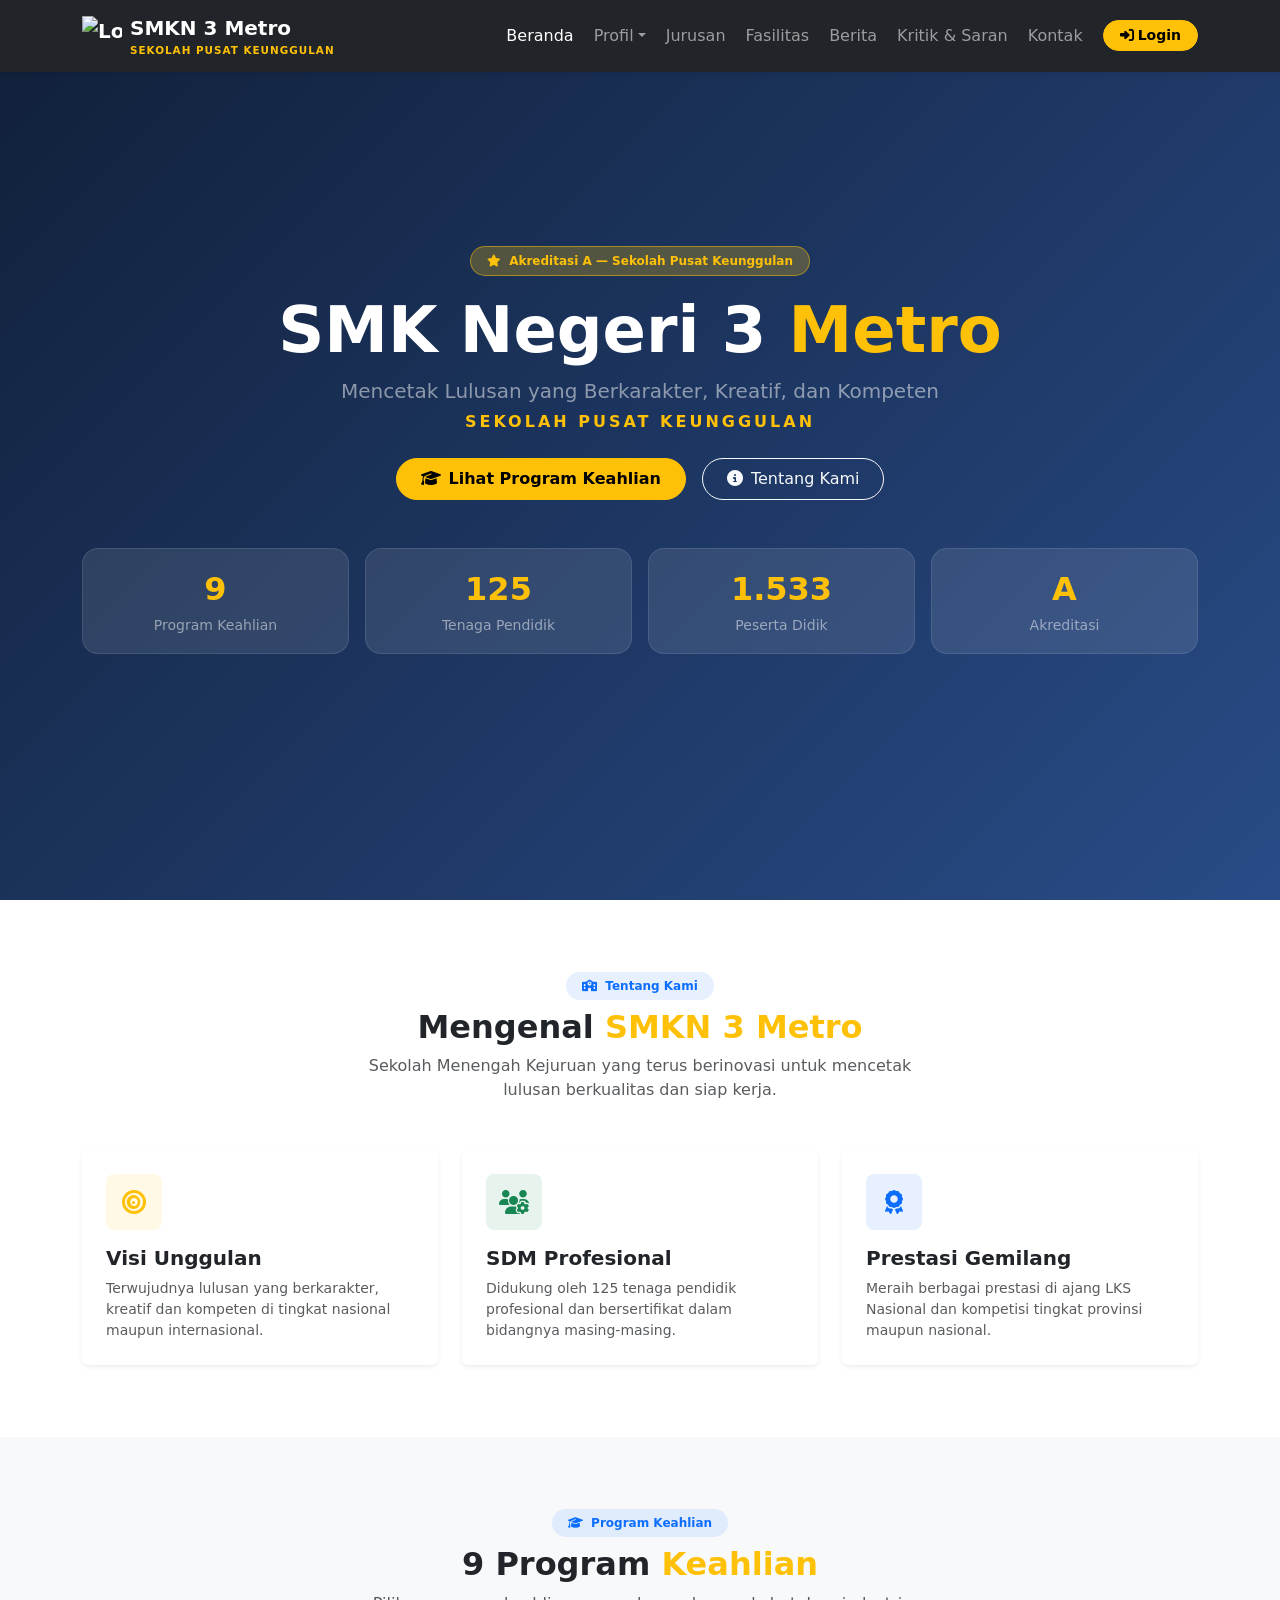
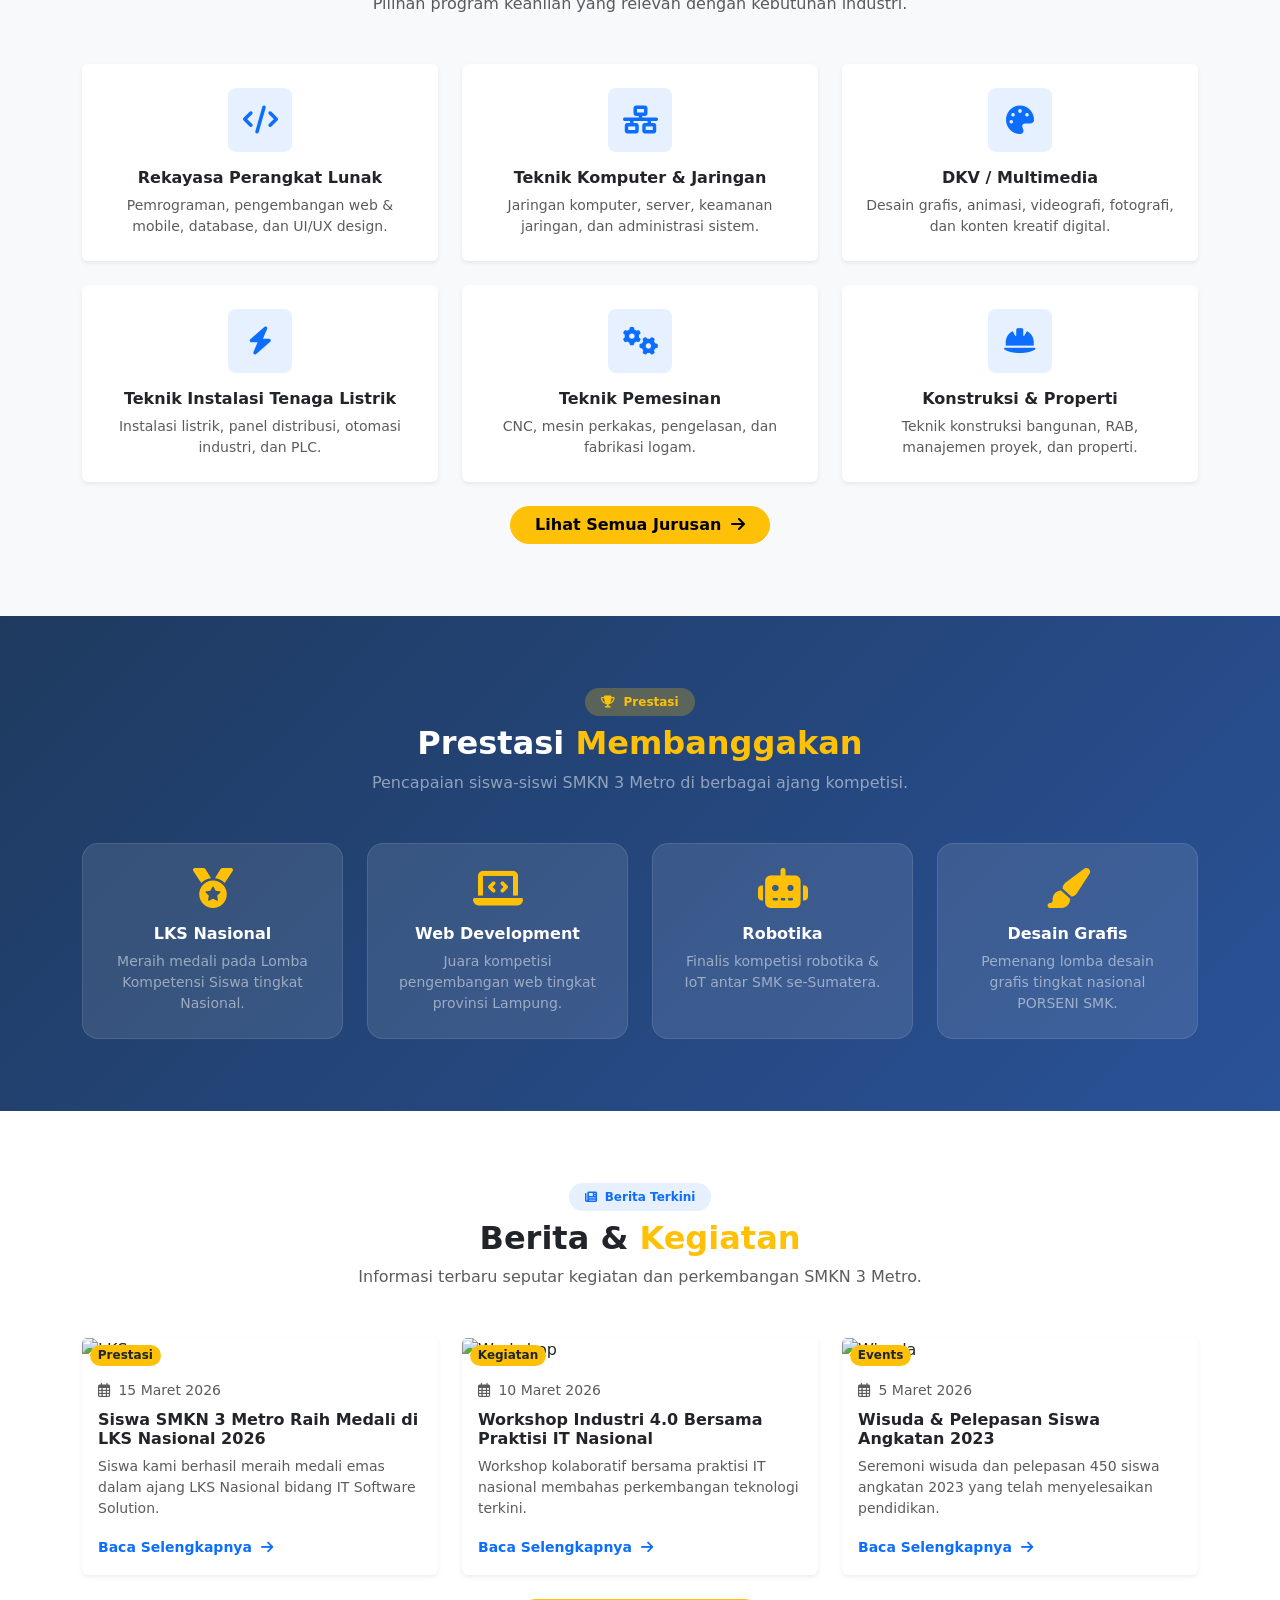
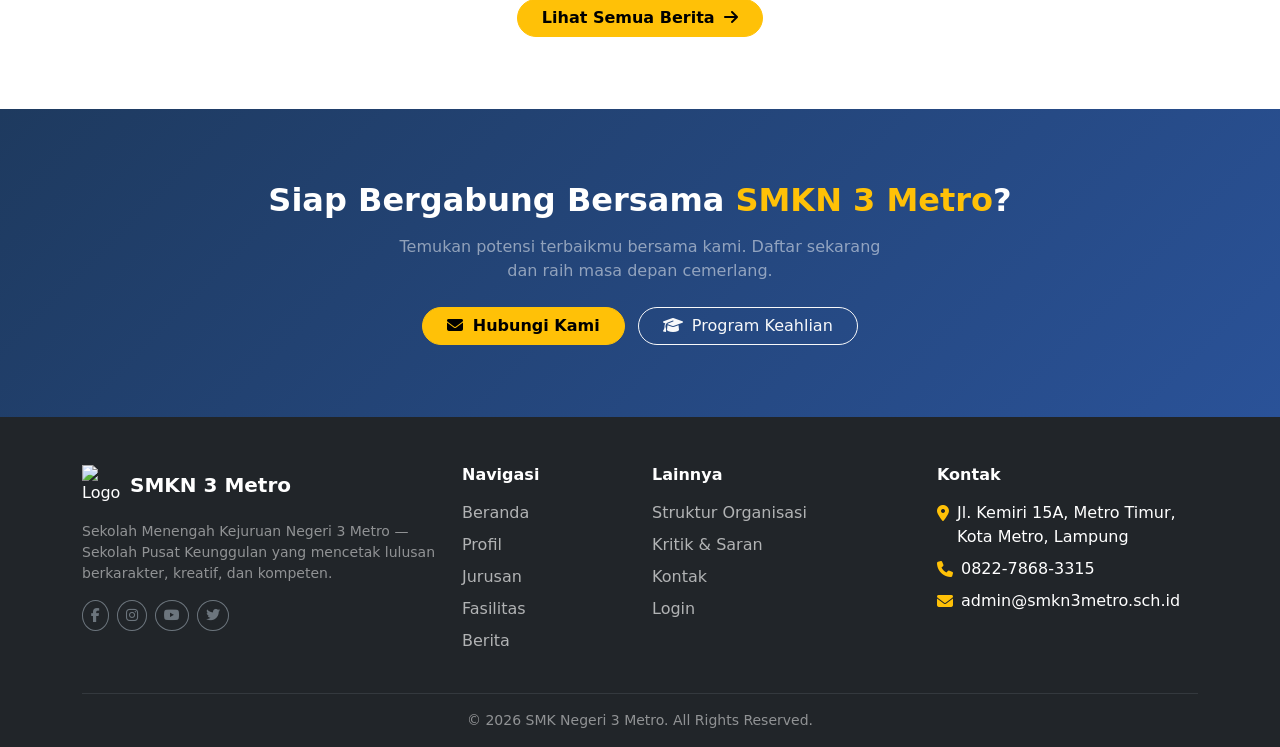
==== index.html @ 45d21581 "first commit" ====
<!DOCTYPE html>
<html lang="id">
<head>
  <meta charset="UTF-8">
  <meta name="viewport" content="width=device-width, initial-scale=1.0">
  <meta name="description" content="SMK Negeri 3 Metro - Sekolah Pusat Keunggulan. 9 Program Keahlian, Akreditasi A, menghasilkan lulusan berkarakter, kreatif dan kompeten.">
  <title>SMKN 3 Metro - Sekolah Pusat Keunggulan</title>
  <link rel="icon" href="https://www.smkn3metro.sch.id/storage/uploads/2025/05/6816545e702a7.webp" type="image/png">
  <link href="https://cdn.jsdelivr.net/npm/bootstrap@5.3.3/dist/css/bootstrap.min.css" rel="stylesheet">
  <link href="https://cdnjs.cloudflare.com/ajax/libs/font-awesome/6.5.1/css/all.min.css" rel="stylesheet">
  <link href="css/style.css" rel="stylesheet">
</head>
<body>

  <!-- Preloader -->
  <div id="preloader"><div class="loader"></div></div>

  <!-- NAVBAR -->
  <nav class="navbar navbar-expand-lg navbar-dark bg-dark fixed-top shadow-sm" id="mainNav">
    <div class="container">
      <a class="navbar-brand d-flex align-items-center gap-2 fw-bold" href="index.html">
        <img src="https://www.smkn3metro.sch.id/storage/uploads/2025/05/6816545e702a7.webp" alt="Logo SMKN 3 Metro">
        <div>
          <span class="d-block fw-bold">SMKN 3 Metro</span>
          <small class="d-block text-warning" style="font-size:0.65rem; letter-spacing:1px;">SEKOLAH PUSAT KEUNGGULAN</small>
        </div>
      </a>
      <button class="navbar-toggler" type="button" data-bs-toggle="collapse" data-bs-target="#navbarNav">
        <span class="navbar-toggler-icon"></span>
      </button>
      <div class="collapse navbar-collapse justify-content-end" id="navbarNav">
        <ul class="navbar-nav align-items-lg-center gap-1">
          <li class="nav-item"><a class="nav-link" href="index.html">Beranda</a></li>
          <li class="nav-item dropdown">
            <a class="nav-link dropdown-toggle" href="#" data-bs-toggle="dropdown">Profil</a>
            <ul class="dropdown-menu dropdown-menu-dark">
              <li><a class="dropdown-item" href="profil.html"><i class="fas fa-school me-2"></i>Profil Sekolah</a></li>
              <li><a class="dropdown-item" href="struktur.html"><i class="fas fa-sitemap me-2"></i>Struktur Organisasi</a></li>
            </ul>
          </li>
          <li class="nav-item"><a class="nav-link" href="jurusan.html">Jurusan</a></li>
          <li class="nav-item"><a class="nav-link" href="fasilitas.html">Fasilitas</a></li>
          <li class="nav-item"><a class="nav-link" href="berita.html">Berita</a></li>
          <li class="nav-item"><a class="nav-link" href="kritik-saran.html">Kritik &amp; Saran</a></li>
          <li class="nav-item"><a class="nav-link" href="kontak.html">Kontak</a></li>
          <li class="nav-item ms-lg-2"><a class="btn btn-warning btn-sm fw-bold rounded-pill px-3" href="login.html"><i class="fas fa-sign-in-alt me-1"></i>Login</a></li>
        </ul>
      </div>
    </div>
  </nav>

  <!-- HERO -->
  <section class="bg-dark text-white text-center d-flex align-items-center position-relative" style="min-height:100vh; background: linear-gradient(135deg, rgba(15,31,58,0.92), rgba(42,82,152,0.85)), url('https://images.unsplash.com/photo-1562774053-701939374585?w=1920&q=80') center/cover no-repeat;">
    <div class="container py-5">
      <span class="badge bg-warning bg-opacity-25 text-warning border border-warning border-opacity-50 rounded-pill px-3 py-2 mb-3">
        <i class="fas fa-star me-1"></i> Akreditasi A — Sekolah Pusat Keunggulan
      </span>
      <h1 class="display-3 fw-bold mb-2">SMK Negeri 3 <span class="text-warning">Metro</span></h1>
      <p class="lead text-white-50 mb-1">Mencetak Lulusan yang Berkarakter, Kreatif, dan Kompeten</p>
      <p class="text-warning fw-semibold text-uppercase mb-4" style="letter-spacing:3px;">Sekolah Pusat Keunggulan</p>
      <div class="d-flex gap-3 justify-content-center flex-wrap mb-5">
        <a href="jurusan.html" class="btn btn-warning fw-bold rounded-pill px-4 py-2"><i class="fas fa-graduation-cap me-2"></i>Lihat Program Keahlian</a>
        <a href="profil.html" class="btn btn-outline-light rounded-pill px-4 py-2"><i class="fas fa-info-circle me-2"></i>Tentang Kami</a>
      </div>
      <div class="row g-3 justify-content-center">
        <div class="col-6 col-md-3">
          <div class="bg-white bg-opacity-10 border border-white border-opacity-10 rounded-4 p-3 text-center">
            <div class="fs-2 fw-bold text-warning">9</div>
            <small class="text-white-50">Program Keahlian</small>
          </div>
        </div>
        <div class="col-6 col-md-3">
          <div class="bg-white bg-opacity-10 border border-white border-opacity-10 rounded-4 p-3 text-center">
            <div class="fs-2 fw-bold text-warning">125</div>
            <small class="text-white-50">Tenaga Pendidik</small>
          </div>
        </div>
        <div class="col-6 col-md-3">
          <div class="bg-white bg-opacity-10 border border-white border-opacity-10 rounded-4 p-3 text-center">
            <div class="fs-2 fw-bold text-warning">1.533</div>
            <small class="text-white-50">Peserta Didik</small>
          </div>
        </div>
        <div class="col-6 col-md-3">
          <div class="bg-white bg-opacity-10 border border-white border-opacity-10 rounded-4 p-3 text-center">
            <div class="fs-2 fw-bold text-warning">A</div>
            <small class="text-white-50">Akreditasi</small>
          </div>
        </div>
      </div>
    </div>
  </section>

  <!-- ABOUT PREVIEW -->
  <section class="py-5" id="about-preview">
    <div class="container py-4">
      <div class="text-center mb-5">
        <span class="badge bg-primary bg-opacity-10 text-primary rounded-pill px-3 py-2 mb-2"><i class="fas fa-school me-1"></i> Tentang Kami</span>
        <h2 class="fw-bold">Mengenal <span class="text-warning">SMKN 3 Metro</span></h2>
        <p class="text-muted mx-auto" style="max-width:600px;">Sekolah Menengah Kejuruan yang terus berinovasi untuk mencetak lulusan berkualitas dan siap kerja.</p>
      </div>
      <div class="row g-4">
        <div class="col-lg-4 col-md-6">
          <div class="card h-100 border-0 shadow-sm">
            <div class="card-body p-4">
              <div class="bg-warning bg-opacity-10 text-warning rounded-3 d-inline-flex align-items-center justify-content-center mb-3" style="width:56px;height:56px;"><i class="fas fa-bullseye fs-4"></i></div>
              <h5 class="fw-bold">Visi Unggulan</h5>
              <p class="text-muted small mb-0">Terwujudnya lulusan yang berkarakter, kreatif dan kompeten di tingkat nasional maupun internasional.</p>
            </div>
          </div>
        </div>
        <div class="col-lg-4 col-md-6">
          <div class="card h-100 border-0 shadow-sm">
            <div class="card-body p-4">
              <div class="bg-success bg-opacity-10 text-success rounded-3 d-inline-flex align-items-center justify-content-center mb-3" style="width:56px;height:56px;"><i class="fas fa-users-cog fs-4"></i></div>
              <h5 class="fw-bold">SDM Profesional</h5>
              <p class="text-muted small mb-0">Didukung oleh 125 tenaga pendidik profesional dan bersertifikat dalam bidangnya masing-masing.</p>
            </div>
          </div>
        </div>
        <div class="col-lg-4 col-md-6">
          <div class="card h-100 border-0 shadow-sm">
            <div class="card-body p-4">
              <div class="bg-primary bg-opacity-10 text-primary rounded-3 d-inline-flex align-items-center justify-content-center mb-3" style="width:56px;height:56px;"><i class="fas fa-award fs-4"></i></div>
              <h5 class="fw-bold">Prestasi Gemilang</h5>
              <p class="text-muted small mb-0">Meraih berbagai prestasi di ajang LKS Nasional dan kompetisi tingkat provinsi maupun nasional.</p>
            </div>
          </div>
        </div>
      </div>
    </div>
  </section>

  <!-- JURUSAN PREVIEW -->
  <section class="py-5 bg-body-tertiary">
    <div class="container py-4">
      <div class="text-center mb-5">
        <span class="badge bg-primary bg-opacity-10 text-primary rounded-pill px-3 py-2 mb-2"><i class="fas fa-graduation-cap me-1"></i> Program Keahlian</span>
        <h2 class="fw-bold">9 Program <span class="text-warning">Keahlian</span></h2>
        <p class="text-muted mx-auto" style="max-width:600px;">Pilihan program keahlian yang relevan dengan kebutuhan industri.</p>
      </div>
      <div class="row g-4">
        <div class="col-lg-4 col-md-6">
          <div class="card h-100 border-0 shadow-sm text-center">
            <div class="card-body p-4">
              <div class="bg-primary bg-opacity-10 text-primary rounded-3 d-inline-flex align-items-center justify-content-center mb-3" style="width:64px;height:64px;"><i class="fas fa-code fs-3"></i></div>
              <h6 class="fw-bold">Rekayasa Perangkat Lunak</h6>
              <p class="text-muted small mb-0">Pemrograman, pengembangan web &amp; mobile, database, dan UI/UX design.</p>
            </div>
          </div>
        </div>
        <div class="col-lg-4 col-md-6">
          <div class="card h-100 border-0 shadow-sm text-center">
            <div class="card-body p-4">
              <div class="bg-primary bg-opacity-10 text-primary rounded-3 d-inline-flex align-items-center justify-content-center mb-3" style="width:64px;height:64px;"><i class="fas fa-network-wired fs-3"></i></div>
              <h6 class="fw-bold">Teknik Komputer &amp; Jaringan</h6>
              <p class="text-muted small mb-0">Jaringan komputer, server, keamanan jaringan, dan administrasi sistem.</p>
            </div>
          </div>
        </div>
        <div class="col-lg-4 col-md-6">
          <div class="card h-100 border-0 shadow-sm text-center">
            <div class="card-body p-4">
              <div class="bg-primary bg-opacity-10 text-primary rounded-3 d-inline-flex align-items-center justify-content-center mb-3" style="width:64px;height:64px;"><i class="fas fa-palette fs-3"></i></div>
              <h6 class="fw-bold">DKV / Multimedia</h6>
              <p class="text-muted small mb-0">Desain grafis, animasi, videografi, fotografi, dan konten kreatif digital.</p>
            </div>
          </div>
        </div>
        <div class="col-lg-4 col-md-6">
          <div class="card h-100 border-0 shadow-sm text-center">
            <div class="card-body p-4">
              <div class="bg-primary bg-opacity-10 text-primary rounded-3 d-inline-flex align-items-center justify-content-center mb-3" style="width:64px;height:64px;"><i class="fas fa-bolt fs-3"></i></div>
              <h6 class="fw-bold">Teknik Instalasi Tenaga Listrik</h6>
              <p class="text-muted small mb-0">Instalasi listrik, panel distribusi, otomasi industri, dan PLC.</p>
            </div>
          </div>
        </div>
        <div class="col-lg-4 col-md-6">
          <div class="card h-100 border-0 shadow-sm text-center">
            <div class="card-body p-4">
              <div class="bg-primary bg-opacity-10 text-primary rounded-3 d-inline-flex align-items-center justify-content-center mb-3" style="width:64px;height:64px;"><i class="fas fa-cogs fs-3"></i></div>
              <h6 class="fw-bold">Teknik Pemesinan</h6>
              <p class="text-muted small mb-0">CNC, mesin perkakas, pengelasan, dan fabrikasi logam.</p>
            </div>
          </div>
        </div>
        <div class="col-lg-4 col-md-6">
          <div class="card h-100 border-0 shadow-sm text-center">
            <div class="card-body p-4">
              <div class="bg-primary bg-opacity-10 text-primary rounded-3 d-inline-flex align-items-center justify-content-center mb-3" style="width:64px;height:64px;"><i class="fas fa-hard-hat fs-3"></i></div>
              <h6 class="fw-bold">Konstruksi &amp; Properti</h6>
              <p class="text-muted small mb-0">Teknik konstruksi bangunan, RAB, manajemen proyek, dan properti.</p>
            </div>
          </div>
        </div>
      </div>
      <div class="text-center mt-4">
        <a href="jurusan.html" class="btn btn-warning fw-bold rounded-pill px-4">Lihat Semua Jurusan <i class="fas fa-arrow-right ms-1"></i></a>
      </div>
    </div>
  </section>

  <!-- ACHIEVEMENTS -->
  <section class="py-5 text-white" style="background: linear-gradient(135deg, #1e3a5f, #2a5298);">
    <div class="container py-4">
      <div class="text-center mb-5">
        <span class="badge bg-warning bg-opacity-25 text-warning rounded-pill px-3 py-2 mb-2"><i class="fas fa-trophy me-1"></i> Prestasi</span>
        <h2 class="fw-bold">Prestasi <span class="text-warning">Membanggakan</span></h2>
        <p class="text-white-50 mx-auto" style="max-width:600px;">Pencapaian siswa-siswi SMKN 3 Metro di berbagai ajang kompetisi.</p>
      </div>
      <div class="row g-4">
        <div class="col-lg-3 col-md-6">
          <div class="bg-white bg-opacity-10 border border-white border-opacity-10 rounded-4 p-4 text-center h-100">
            <i class="fas fa-medal fs-1 text-warning mb-3"></i>
            <h6 class="fw-bold">LKS Nasional</h6>
            <p class="small text-white-50 mb-0">Meraih medali pada Lomba Kompetensi Siswa tingkat Nasional.</p>
          </div>
        </div>
        <div class="col-lg-3 col-md-6">
          <div class="bg-white bg-opacity-10 border border-white border-opacity-10 rounded-4 p-4 text-center h-100">
            <i class="fas fa-laptop-code fs-1 text-warning mb-3"></i>
            <h6 class="fw-bold">Web Development</h6>
            <p class="small text-white-50 mb-0">Juara kompetisi pengembangan web tingkat provinsi Lampung.</p>
          </div>
        </div>
        <div class="col-lg-3 col-md-6">
          <div class="bg-white bg-opacity-10 border border-white border-opacity-10 rounded-4 p-4 text-center h-100">
            <i class="fas fa-robot fs-1 text-warning mb-3"></i>
            <h6 class="fw-bold">Robotika</h6>
            <p class="small text-white-50 mb-0">Finalis kompetisi robotika &amp; IoT antar SMK se-Sumatera.</p>
          </div>
        </div>
        <div class="col-lg-3 col-md-6">
          <div class="bg-white bg-opacity-10 border border-white border-opacity-10 rounded-4 p-4 text-center h-100">
            <i class="fas fa-paint-brush fs-1 text-warning mb-3"></i>
            <h6 class="fw-bold">Desain Grafis</h6>
            <p class="small text-white-50 mb-0">Pemenang lomba desain grafis tingkat nasional PORSENI SMK.</p>
          </div>
        </div>
      </div>
    </div>
  </section>

  <!-- NEWS PREVIEW -->
  <section class="py-5">
    <div class="container py-4">
      <div class="text-center mb-5">
        <span class="badge bg-primary bg-opacity-10 text-primary rounded-pill px-3 py-2 mb-2"><i class="fas fa-newspaper me-1"></i> Berita Terkini</span>
        <h2 class="fw-bold">Berita &amp; <span class="text-warning">Kegiatan</span></h2>
        <p class="text-muted mx-auto" style="max-width:600px;">Informasi terbaru seputar kegiatan dan perkembangan SMKN 3 Metro.</p>
      </div>
      <div class="row g-4">
        <div class="col-lg-4 col-md-6">
          <div class="card h-100 border-0 shadow-sm overflow-hidden">
            <div class="position-relative">
              <img src="https://images.unsplash.com/photo-1524178232363-1fb2b075b655?w=600&q=80" alt="LKS" class="card-img-top news-img">
              <span class="badge bg-warning text-dark position-absolute top-0 start-0 m-2 rounded-pill">Prestasi</span>
            </div>
            <div class="card-body">
              <small class="text-muted"><i class="far fa-calendar-alt me-1"></i> 15 Maret 2026</small>
              <h6 class="fw-bold mt-2">Siswa SMKN 3 Metro Raih Medali di LKS Nasional 2026</h6>
              <p class="text-muted small">Siswa kami berhasil meraih medali emas dalam ajang LKS Nasional bidang IT Software Solution.</p>
              <a href="#" class="text-primary fw-semibold small text-decoration-none">Baca Selengkapnya <i class="fas fa-arrow-right ms-1"></i></a>
            </div>
          </div>
        </div>
        <div class="col-lg-4 col-md-6">
          <div class="card h-100 border-0 shadow-sm overflow-hidden">
            <div class="position-relative">
              <img src="https://images.unsplash.com/photo-1577896851231-70ef18881754?w=600&q=80" alt="Workshop" class="card-img-top news-img">
              <span class="badge bg-warning text-dark position-absolute top-0 start-0 m-2 rounded-pill">Kegiatan</span>
            </div>
            <div class="card-body">
              <small class="text-muted"><i class="far fa-calendar-alt me-1"></i> 10 Maret 2026</small>
              <h6 class="fw-bold mt-2">Workshop Industri 4.0 Bersama Praktisi IT Nasional</h6>
              <p class="text-muted small">Workshop kolaboratif bersama praktisi IT nasional membahas perkembangan teknologi terkini.</p>
              <a href="#" class="text-primary fw-semibold small text-decoration-none">Baca Selengkapnya <i class="fas fa-arrow-right ms-1"></i></a>
            </div>
          </div>
        </div>
        <div class="col-lg-4 col-md-6">
          <div class="card h-100 border-0 shadow-sm overflow-hidden">
            <div class="position-relative">
              <img src="https://images.unsplash.com/photo-1523050854058-8df90110c8f1?w=600&q=80" alt="Wisuda" class="card-img-top news-img">
              <span class="badge bg-warning text-dark position-absolute top-0 start-0 m-2 rounded-pill">Events</span>
            </div>
            <div class="card-body">
              <small class="text-muted"><i class="far fa-calendar-alt me-1"></i> 5 Maret 2026</small>
              <h6 class="fw-bold mt-2">Wisuda &amp; Pelepasan Siswa Angkatan 2023</h6>
              <p class="text-muted small">Seremoni wisuda dan pelepasan 450 siswa angkatan 2023 yang telah menyelesaikan pendidikan.</p>
              <a href="#" class="text-primary fw-semibold small text-decoration-none">Baca Selengkapnya <i class="fas fa-arrow-right ms-1"></i></a>
            </div>
          </div>
        </div>
      </div>
      <div class="text-center mt-4">
        <a href="berita.html" class="btn btn-warning fw-bold rounded-pill px-4">Lihat Semua Berita <i class="fas fa-arrow-right ms-1"></i></a>
      </div>
    </div>
  </section>

  <!-- CTA -->
  <section class="py-5 text-white text-center" style="background: linear-gradient(135deg, #1e3a5f, #2a5298);">
    <div class="container py-4">
      <h2 class="fw-bold mb-3">Siap Bergabung Bersama <span class="text-warning">SMKN 3 Metro</span>?</h2>
      <p class="text-white-50 mx-auto mb-4" style="max-width:500px;">Temukan potensi terbaikmu bersama kami. Daftar sekarang dan raih masa depan cemerlang.</p>
      <a href="kontak.html" class="btn btn-warning fw-bold rounded-pill px-4 me-2"><i class="fas fa-envelope me-1"></i> Hubungi Kami</a>
      <a href="jurusan.html" class="btn btn-outline-light rounded-pill px-4"><i class="fas fa-graduation-cap me-1"></i> Program Keahlian</a>
    </div>
  </section>

  <!-- FOOTER -->
  <footer class="bg-dark text-white pt-5 pb-3">
    <div class="container">
      <div class="row g-4">
        <div class="col-lg-4 col-md-6">
          <div class="d-flex align-items-center gap-2 mb-3">
            <img src="https://www.smkn3metro.sch.id/storage/uploads/2025/05/6816545e702a7.webp" alt="Logo" width="40" height="40">
            <span class="fw-bold fs-5">SMKN 3 Metro</span>
          </div>
          <p class="text-white-50 small">Sekolah Menengah Kejuruan Negeri 3 Metro — Sekolah Pusat Keunggulan yang mencetak lulusan berkarakter, kreatif, dan kompeten.</p>
          <div class="d-flex gap-2">
            <a href="#" class="btn btn-outline-secondary btn-sm rounded-circle"><i class="fab fa-facebook-f"></i></a>
            <a href="#" class="btn btn-outline-secondary btn-sm rounded-circle"><i class="fab fa-instagram"></i></a>
            <a href="#" class="btn btn-outline-secondary btn-sm rounded-circle"><i class="fab fa-youtube"></i></a>
            <a href="#" class="btn btn-outline-secondary btn-sm rounded-circle"><i class="fab fa-twitter"></i></a>
          </div>
        </div>
        <div class="col-lg-2 col-md-6">
          <h6 class="fw-bold mb-3">Navigasi</h6>
          <ul class="footer-links">
            <li><a href="index.html">Beranda</a></li>
            <li><a href="profil.html">Profil</a></li>
            <li><a href="jurusan.html">Jurusan</a></li>
            <li><a href="fasilitas.html">Fasilitas</a></li>
            <li><a href="berita.html">Berita</a></li>
          </ul>
        </div>
        <div class="col-lg-3 col-md-6">
          <h6 class="fw-bold mb-3">Lainnya</h6>
          <ul class="footer-links">
            <li><a href="struktur.html">Struktur Organisasi</a></li>
            <li><a href="kritik-saran.html">Kritik &amp; Saran</a></li>
            <li><a href="kontak.html">Kontak</a></li>
            <li><a href="login.html">Login</a></li>
          </ul>
        </div>
        <div class="col-lg-3 col-md-6">
          <h6 class="fw-bold mb-3">Kontak</h6>
          <ul class="footer-links">
            <li class="d-flex gap-2 align-items-start"><i class="fas fa-map-marker-alt text-warning mt-1"></i> Jl. Kemiri 15A, Metro Timur, Kota Metro, Lampung</li>
            <li class="d-flex gap-2 align-items-start"><i class="fas fa-phone text-warning mt-1"></i> 0822-7868-3315</li>
            <li class="d-flex gap-2 align-items-start"><i class="fas fa-envelope text-warning mt-1"></i> admin@smkn3metro.sch.id</li>
          </ul>
        </div>
      </div>
      <hr class="border-secondary mt-4">
      <p class="text-center text-white-50 small mb-0">&copy; 2026 SMK Negeri 3 Metro. All Rights Reserved.</p>
    </div>
  </footer>

  <!-- Back to Top -->
  <button class="btn btn-warning rounded-circle position-fixed d-none shadow" id="backToTop" style="bottom:24px;right:24px;width:44px;height:44px;z-index:1000;">
    <i class="fas fa-arrow-up"></i>
  </button>

  <script src="https://cdn.jsdelivr.net/npm/bootstrap@5.3.3/dist/js/bootstrap.bundle.min.js"></script>
  <script src="js/main.js"></script>
</body>
</html>
---- css/style.css ----
/* ===== MINIMAL CUSTOM CSS - SMKN 3 Metro Simplified ===== */

/* Preloader */
#preloader {
  position: fixed;
  top: 0;
  left: 0;
  width: 100%;
  height: 100%;
  background: #0f1f3a;
  display: flex;
  align-items: center;
  justify-content: center;
  z-index: 99999;
  transition: opacity 0.5s ease, visibility 0.5s ease;
}
#preloader.hidden {
  opacity: 0;
  visibility: hidden;
}
.loader {
  width: 48px;
  height: 48px;
  border: 4px solid rgba(255,255,255,0.15);
  border-top-color: #f59e0b;
  border-radius: 50%;
  animation: spin 0.8s linear infinite;
}
@keyframes spin {
  to { transform: rotate(360deg); }
}

/* Navbar brand logo size */
.navbar .navbar-brand img {
  height: 40px;
  width: 40px;
}

/* Hero background image */
.hero-bg {
  background: url('https://images.unsplash.com/photo-1562774053-701939374585?w=1920&q=80') center/cover no-repeat;
}

/* Page header background */
.page-header-bg {
  background: url('https://images.unsplash.com/photo-1562774053-701939374585?w=1920&q=80') center/cover no-repeat;
}

/* Footer link list unstyled */
.footer-links {
  list-style: none;
  padding-left: 0;
}
.footer-links li {
  margin-bottom: 8px;
}
.footer-links a {
  color: rgba(255,255,255,0.65);
  text-decoration: none;
}
.footer-links a:hover {
  color: #fbbf24;
}

/* Org chart avatar */
.org-avatar {
  width: 80px;
  height: 80px;
  object-fit: cover;
}

/* Gallery item images */
.gallery-img {
  width: 100%;
  height: 250px;
  object-fit: cover;
}

/* Facility image */
.facility-img {
  width: 100%;
  height: 280px;
  object-fit: cover;
}
.facility-img-lg {
  width: 100%;
  height: 350px;
  object-fit: cover;
}

/* News card image */
.news-img {
  width: 100%;
  height: 200px;
  object-fit: cover;
}

/* Headmaster photo */
.headmaster-img {
  width: 100%;
  height: 350px;
  object-fit: cover;
}

/* Login section min height */
.login-section {
  min-height: 100vh;
}
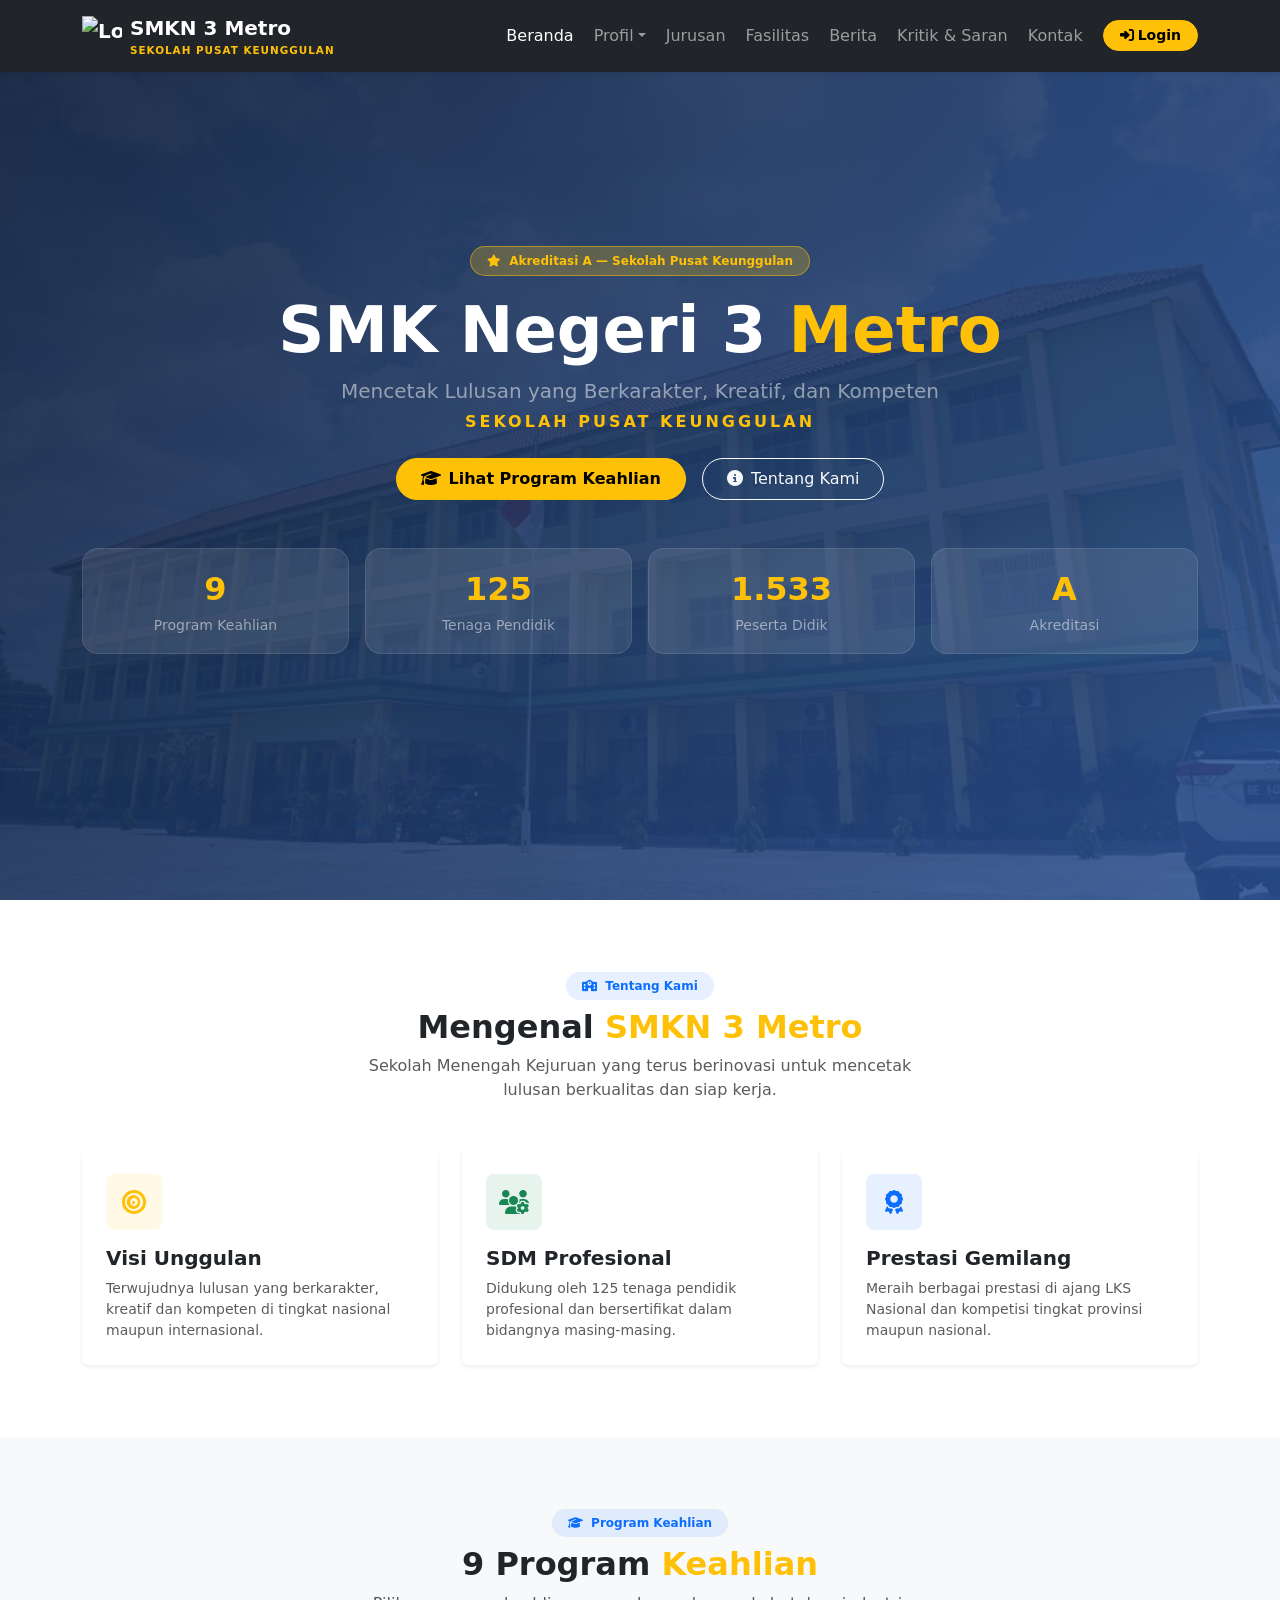
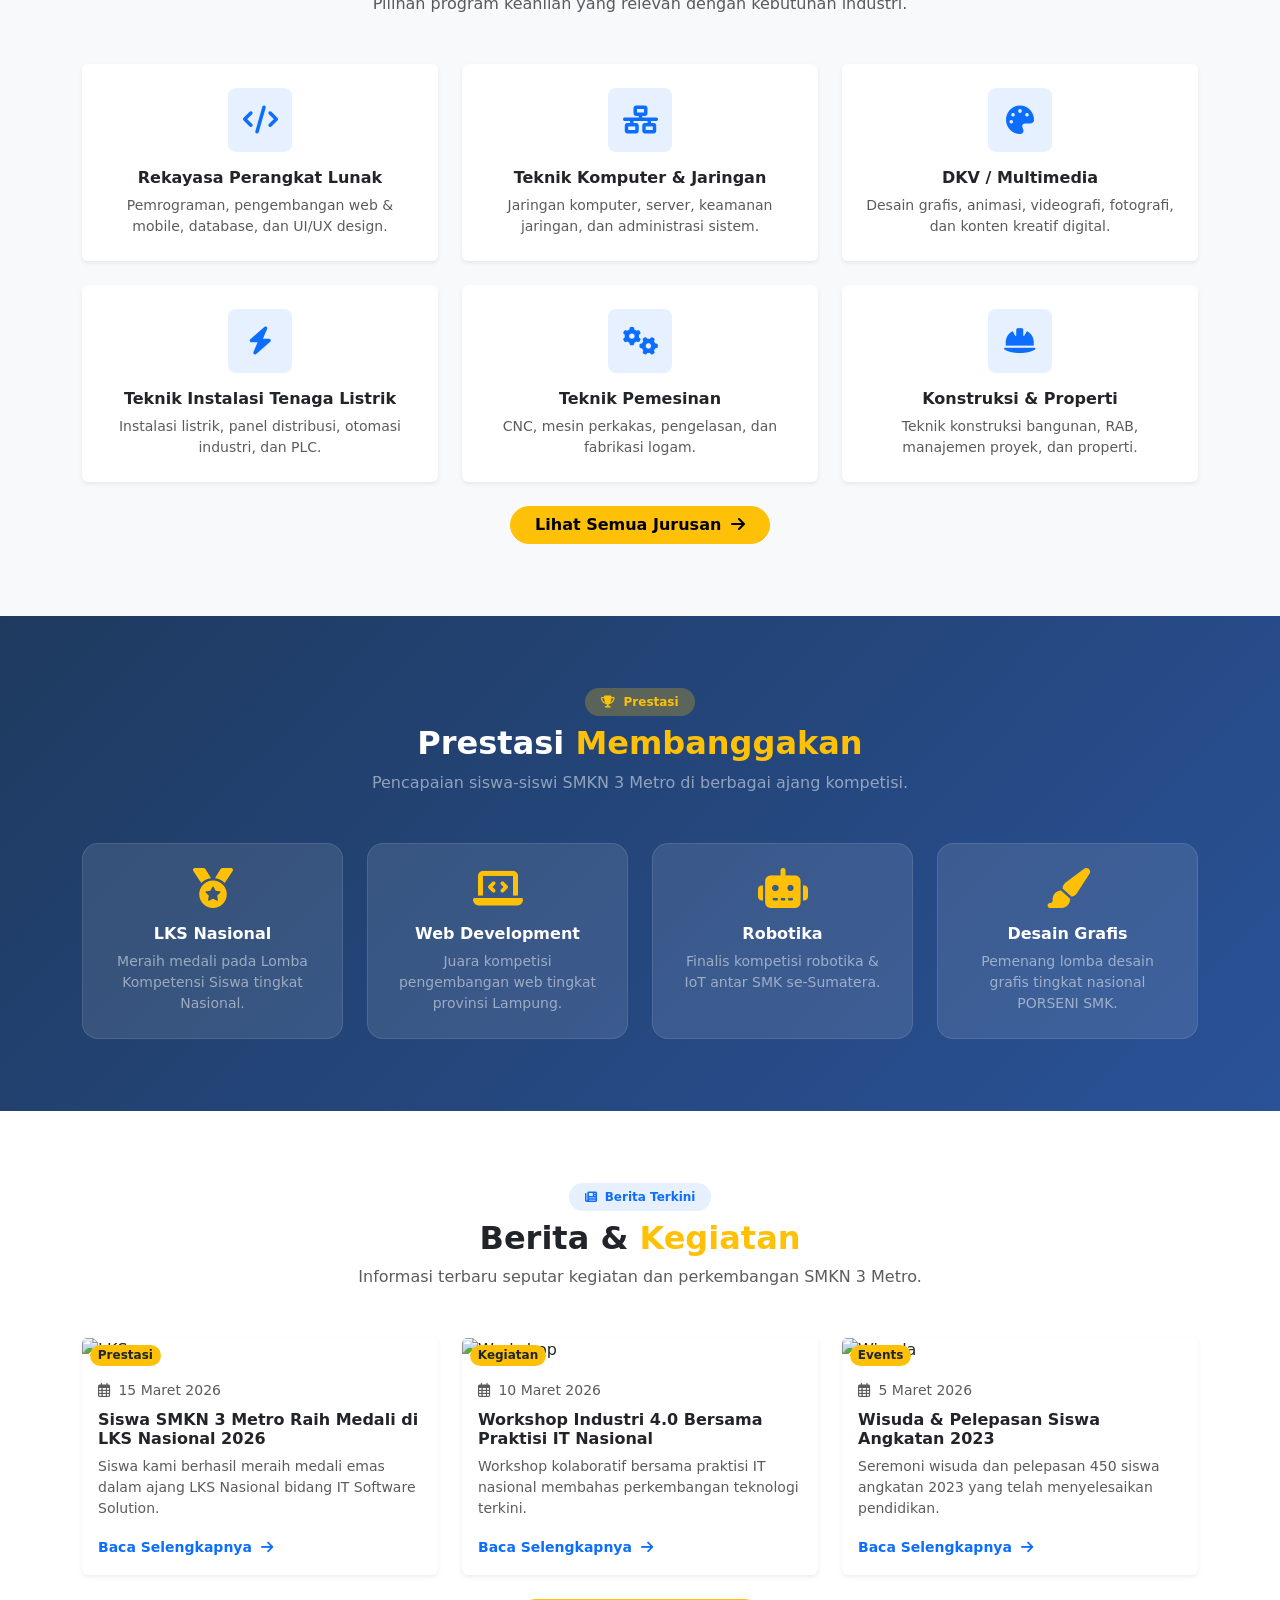
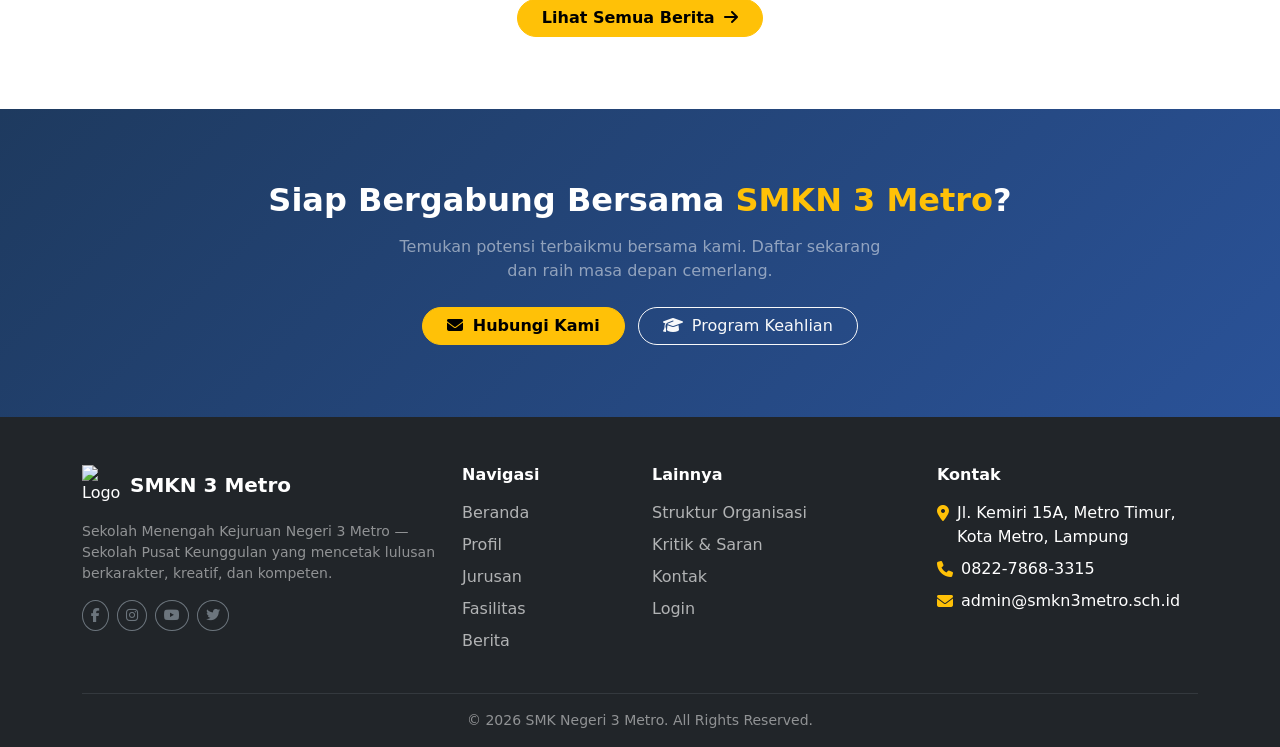
==== commit 5b0e6574: "second commit" ====
--- a/index.html
+++ b/index.html
@@ -50,7 +50,7 @@
   </nav>
 
   <!-- HERO -->
-  <section class="bg-dark text-white text-center d-flex align-items-center position-relative" style="min-height:100vh; background: linear-gradient(135deg, rgba(15,31,58,0.92), rgba(42,82,152,0.85)), url('https://images.unsplash.com/photo-1562774053-701939374585?w=1920&q=80') center/cover no-repeat;">
+  <section class="bg-dark text-white text-center d-flex align-items-center position-relative" style="min-height:100vh; background: linear-gradient(135deg, rgba(15,31,58,0.92), rgba(42,82,152,0.85)), url('img/hero.png') center/cover no-repeat;">
     <div class="container py-5">
       <span class="badge bg-warning bg-opacity-25 text-warning border border-warning border-opacity-50 rounded-pill px-3 py-2 mb-3">
         <i class="fas fa-star me-1"></i> Akreditasi A — Sekolah Pusat Keunggulan
